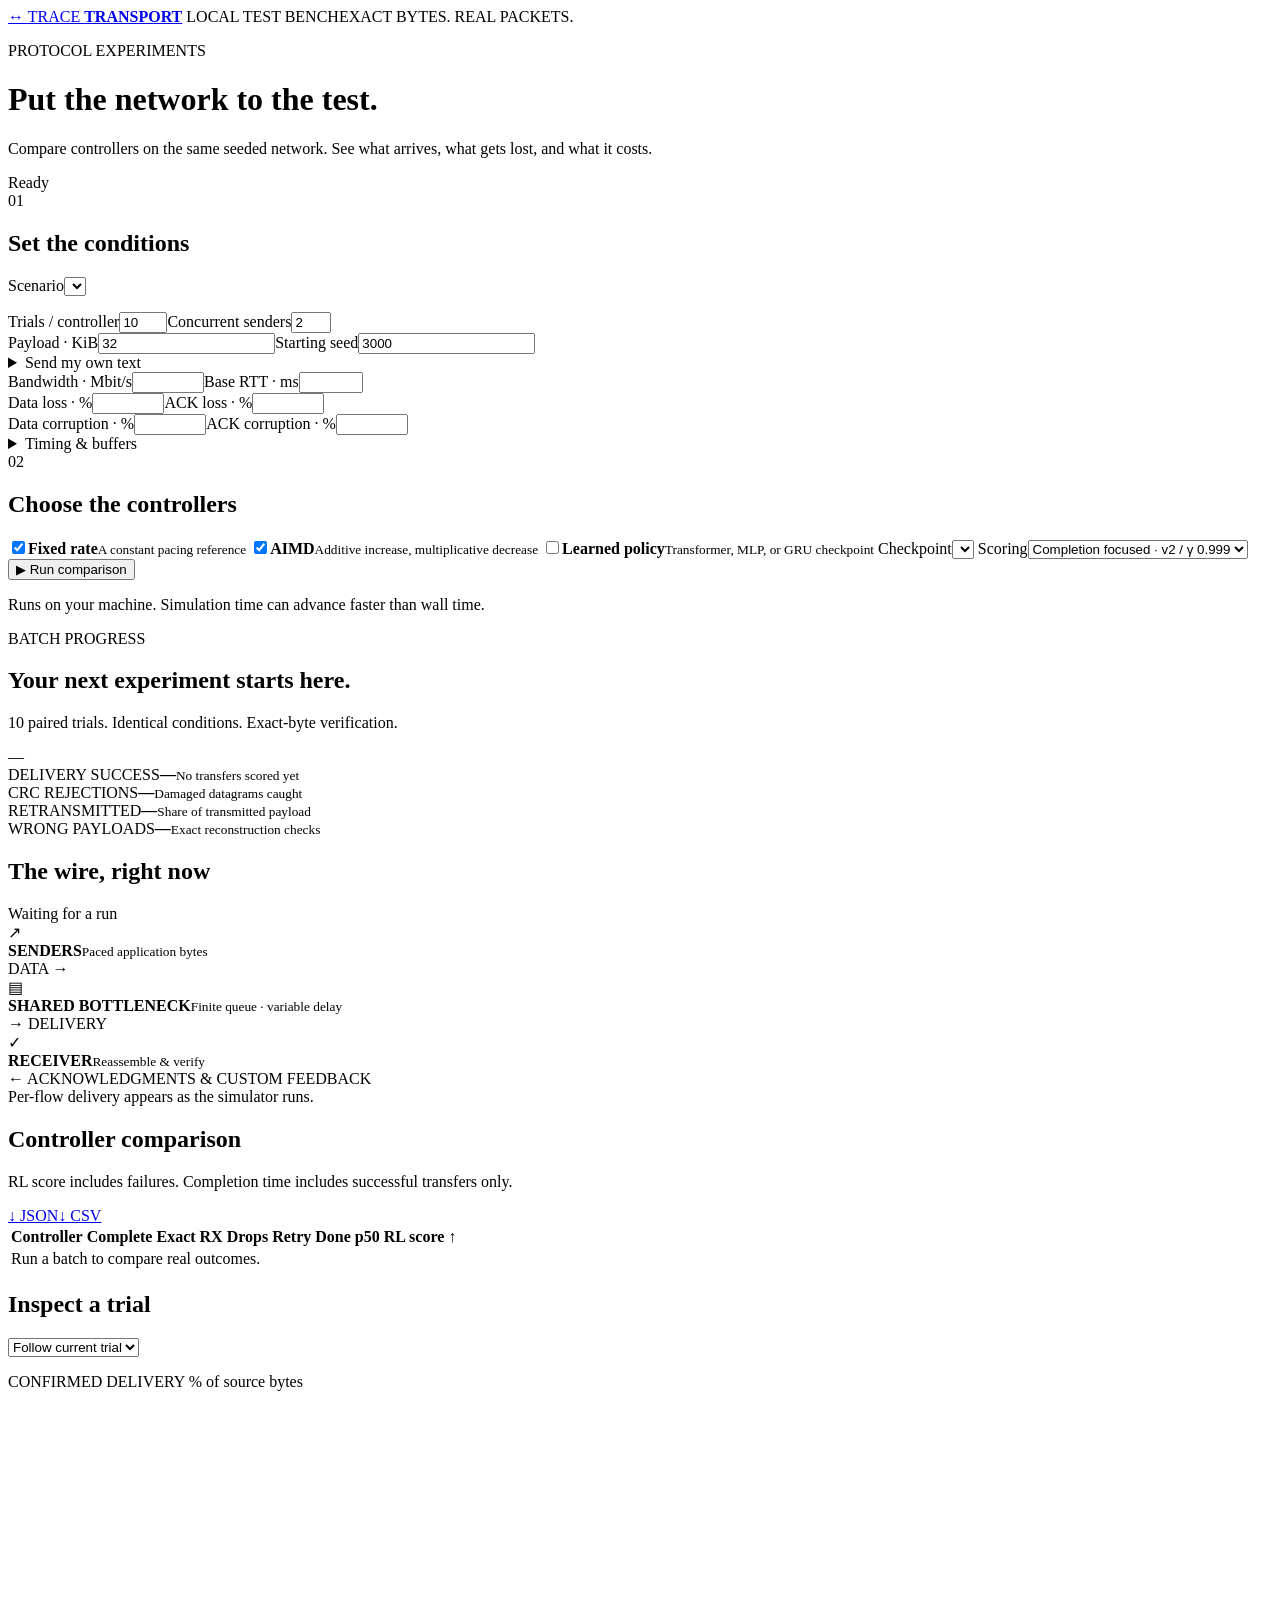
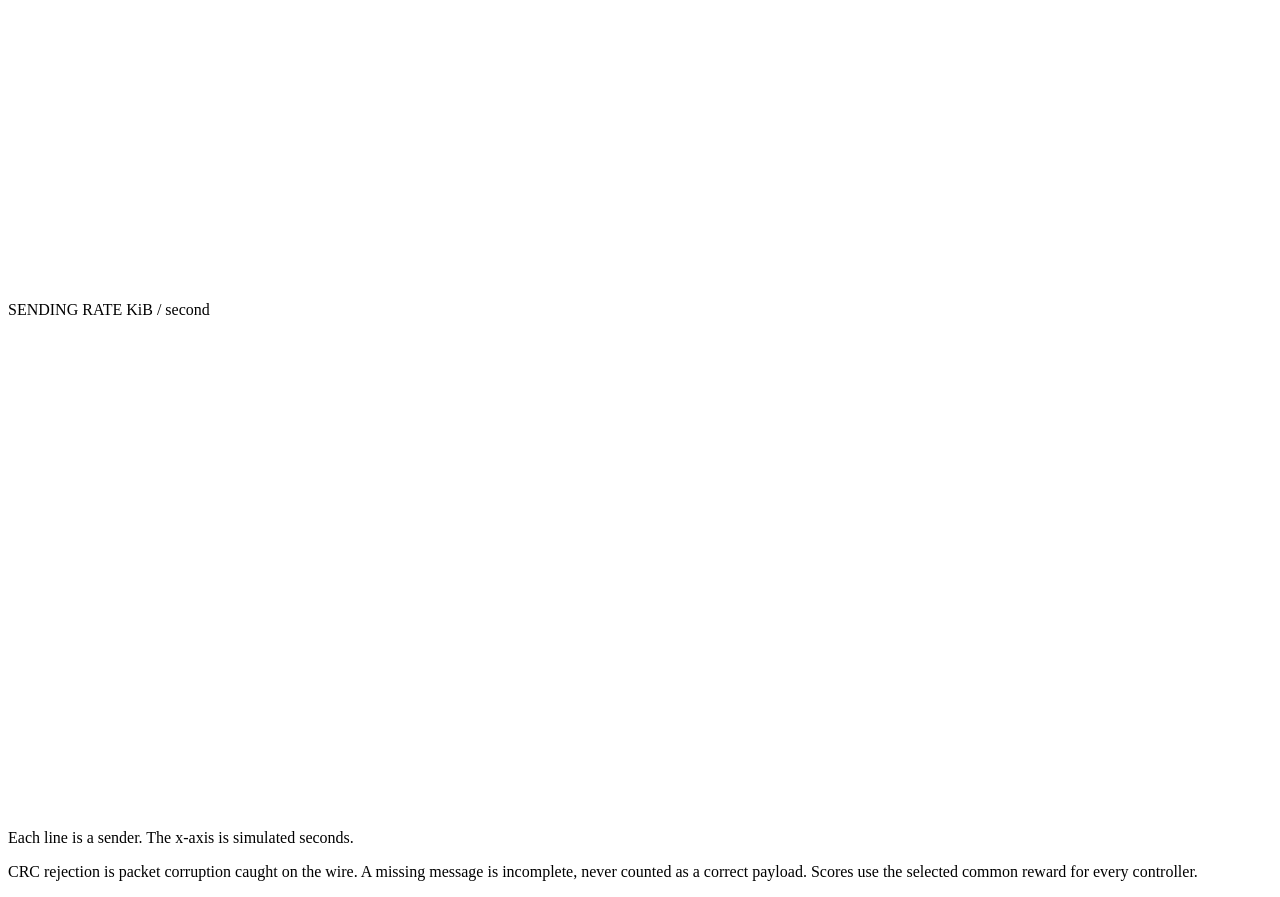
==== src/trace_transport/web/index.html @ 1600688e "Adding stuff" ====
<!doctype html>
<html lang="en">
<head>
  <meta charset="utf-8"><meta name="viewport" content="width=device-width, initial-scale=1">
  <title>Trace Transport · Test bench</title>
  <link rel="stylesheet" href="/style.css"><script src="/app.js" defer></script>
</head>
<body>
<header class="topbar"><a class="brand" href="/">↔ <span>TRACE <b>TRANSPORT</b></span></a><span class="local"><i></i> LOCAL TEST BENCH</span><span class="version">EXACT BYTES. REAL PACKETS.</span></header>
<main>
  <div class="heading"><div><p class="eyebrow">PROTOCOL EXPERIMENTS</p><h1>Put the network to the test.</h1><p class="subtitle">Compare controllers on the same seeded network. See what arrives, what gets lost, and what it costs.</p></div><span id="status" class="status">Ready</span></div>
  <div id="error" role="alert" class="error" hidden></div>
  <div class="workspace">
    <aside class="panel controls">
      <form id="setup">
        <div class="section-title"><span class="step">01</span><h2>Set the conditions</h2></div>
        <label>Scenario<select id="scenario"></select></label><p id="scenario-description" class="hint"></p>
        <div class="fields"><label>Trials / controller<input id="trials" type="number" value="10" min="1" max="50" required></label><label>Concurrent senders<input id="flows" type="number" value="2" min="1" max="8" required></label></div>
        <div class="fields"><label>Payload · KiB<input id="payload" type="number" value="32" min="0.001" max="2048" step="any" required></label><label>Starting seed<input id="seed" type="number" value="3000" min="0" step="1" required></label></div>
        <details><summary>Send my own text</summary><label class="check"><input id="use-text" type="checkbox"> Use inline UTF-8 text</label><textarea id="text" rows="3" placeholder="Hello, こんにちは 🌐"></textarea><p class="hint">Whitespace and Unicode are preserved exactly. Empty text is valid.</p></details>
        <div class="divider"></div>
        <div class="fields"><label>Bandwidth · Mbit/s<input id="bandwidth" type="number" min="0.1" max="100" step="0.1" required></label><label>Base RTT · ms<input id="rtt" type="number" min="0" max="2000" step="1" required></label></div>
        <div class="fields"><label>Data loss · %<input id="loss" type="number" min="0" max="100" step="0.5" required></label><label>ACK loss · %<input id="ack-loss" type="number" min="0" max="100" step="0.5" required></label></div>
        <div class="fields"><label>Data corruption · %<input id="corruption" type="number" min="0" max="100" step="0.5" required></label><label>ACK corruption · %<input id="ack-corruption" type="number" min="0" max="100" step="0.5" required></label></div>
        <details><summary>Timing &amp; buffers</summary><div class="fields"><label>Jitter · ms<input id="jitter" type="number" min="0" max="1000" step="1"></label><label>Queue · KiB<input id="queue" type="number" min="1" max="1024" step="1"></label></div><label>Deadline · simulated seconds<input id="deadline" type="number" min="0.1" max="60" step="0.1"></label><p class="hint">Changing and stress presets retain their scheduled capacity changes and outages.</p></details>
        <div class="divider"></div>
        <div class="section-title"><span class="step">02</span><h2>Choose the controllers</h2></div>
        <label class="policy check"><input id="fixed" type="checkbox" checked><span><b>Fixed rate</b><small>A constant pacing reference</small></span><span class="dot blue"></span></label>
        <label class="policy check"><input id="aimd" type="checkbox" checked><span><b>AIMD</b><small>Additive increase, multiplicative decrease</small></span><span class="dot amber"></span></label>
        <label class="policy check"><input id="learned" type="checkbox"><span><b>Learned policy</b><small id="learned-hint">Transformer, MLP, or GRU checkpoint</small></span><span class="dot teal"></span></label>
        <label>Checkpoint<select id="checkpoint"></select></label>
        <label>Scoring<select id="reward"><option value="completion">Completion focused · v2 / γ 0.999</option><option value="legacy">Legacy · v1 / γ 0.99</option></select></label>
        <button type="submit" id="run" class="primary">▶ Run comparison</button><button type="button" id="stop" class="secondary" hidden>Stop batch</button>
        <p class="hint footnote">Runs on your machine. Simulation time can advance faster than wall time.</p>
      </form>
    </aside>
    <section class="results" aria-live="polite">
      <div class="panel batch-head"><div><p class="eyebrow">BATCH PROGRESS</p><h2 id="batch-title">Your next experiment starts here.</h2><p id="batch-detail" class="muted">10 paired trials. Identical conditions. Exact-byte verification.</p></div><span id="elapsed" class="mono">—</span><div class="progress-track"><div id="batch-progress"></div></div></div>
      <div class="metrics"><div class="panel metric"><span>DELIVERY SUCCESS</span><strong id="completion">—</strong><small id="completion-detail">No transfers scored yet</small></div><div class="panel metric"><span>CRC REJECTIONS</span><strong id="crc">—</strong><small>Damaged datagrams caught</small></div><div class="panel metric"><span>RETRANSMITTED</span><strong id="retry">—</strong><small>Share of transmitted payload</small></div><div class="panel metric"><span>WRONG PAYLOADS</span><strong id="wrong">—</strong><small>Exact reconstruction checks</small></div></div>
      <div class="panel network-panel"><div class="panel-title"><h2>The wire, right now</h2><span id="current-run" class="muted mono">Waiting for a run</span></div>
        <div class="network"><div class="endpoint"><div class="node">↗</div><b id="senders-title">SENDERS</b><small id="senders-info">Paced application bytes</small></div><div class="wire"><span>DATA →</span><i></i></div><div class="endpoint bottleneck"><div class="node">▤</div><b>SHARED BOTTLENECK</b><small id="drops-info">Finite queue · variable delay</small></div><div class="wire"><span>→ DELIVERY</span><i></i></div><div class="endpoint"><div class="node">✓</div><b>RECEIVER</b><small id="received-info">Reassemble &amp; verify</small></div></div>
        <div class="ack-line">← ACKNOWLEDGMENTS &amp; CUSTOM FEEDBACK</div><div id="flow-bars" class="flow-bars"><div class="empty-inline">Per-flow delivery appears as the simulator runs.</div></div>
      </div>
      <div class="panel comparison"><div class="panel-title"><div><h2>Controller comparison</h2><p class="hint">RL score includes failures. Completion time includes successful transfers only.</p></div><div class="downloads"><a id="download-json" class="download disabled" href="#" download>↓ JSON</a><a id="download-csv" class="download disabled" href="#" download>↓ CSV</a></div></div>
        <div class="table-scroll"><table><thead><tr><th>Controller</th><th>Complete</th><th>Exact RX</th><th>Drops</th><th>Retry</th><th>Done p50</th><th>RL score ↑</th></tr></thead><tbody id="comparison"><tr><td colspan="7" class="empty">Run a batch to compare real outcomes.</td></tr></tbody></table></div>
      </div>
      <div class="panel traces"><div class="panel-title"><h2>Inspect a trial</h2><select id="trace"><option value="live">Follow current trial</option></select></div><div class="charts"><div><p class="chart-label">CONFIRMED DELIVERY <span>% of source bytes</span></p><svg id="delivery-chart" viewBox="0 0 480 180" role="img" aria-label="Acknowledged delivery over simulated time"></svg></div><div><p class="chart-label">SENDING RATE <span>KiB / second</span></p><svg id="rate-chart" viewBox="0 0 480 180" role="img" aria-label="Sender pacing rates over simulated time"></svg></div></div><p id="trace-caption" class="hint">Each line is a sender. The x-axis is simulated seconds.</p></div>
      <p class="bottom-note">CRC rejection is packet corruption caught on the wire. A missing message is incomplete, never counted as a correct payload. <span id="scoring-note">Scores use the selected common reward for every controller.</span></p>
    </section>
  </div>
</main>
</body>
</html>
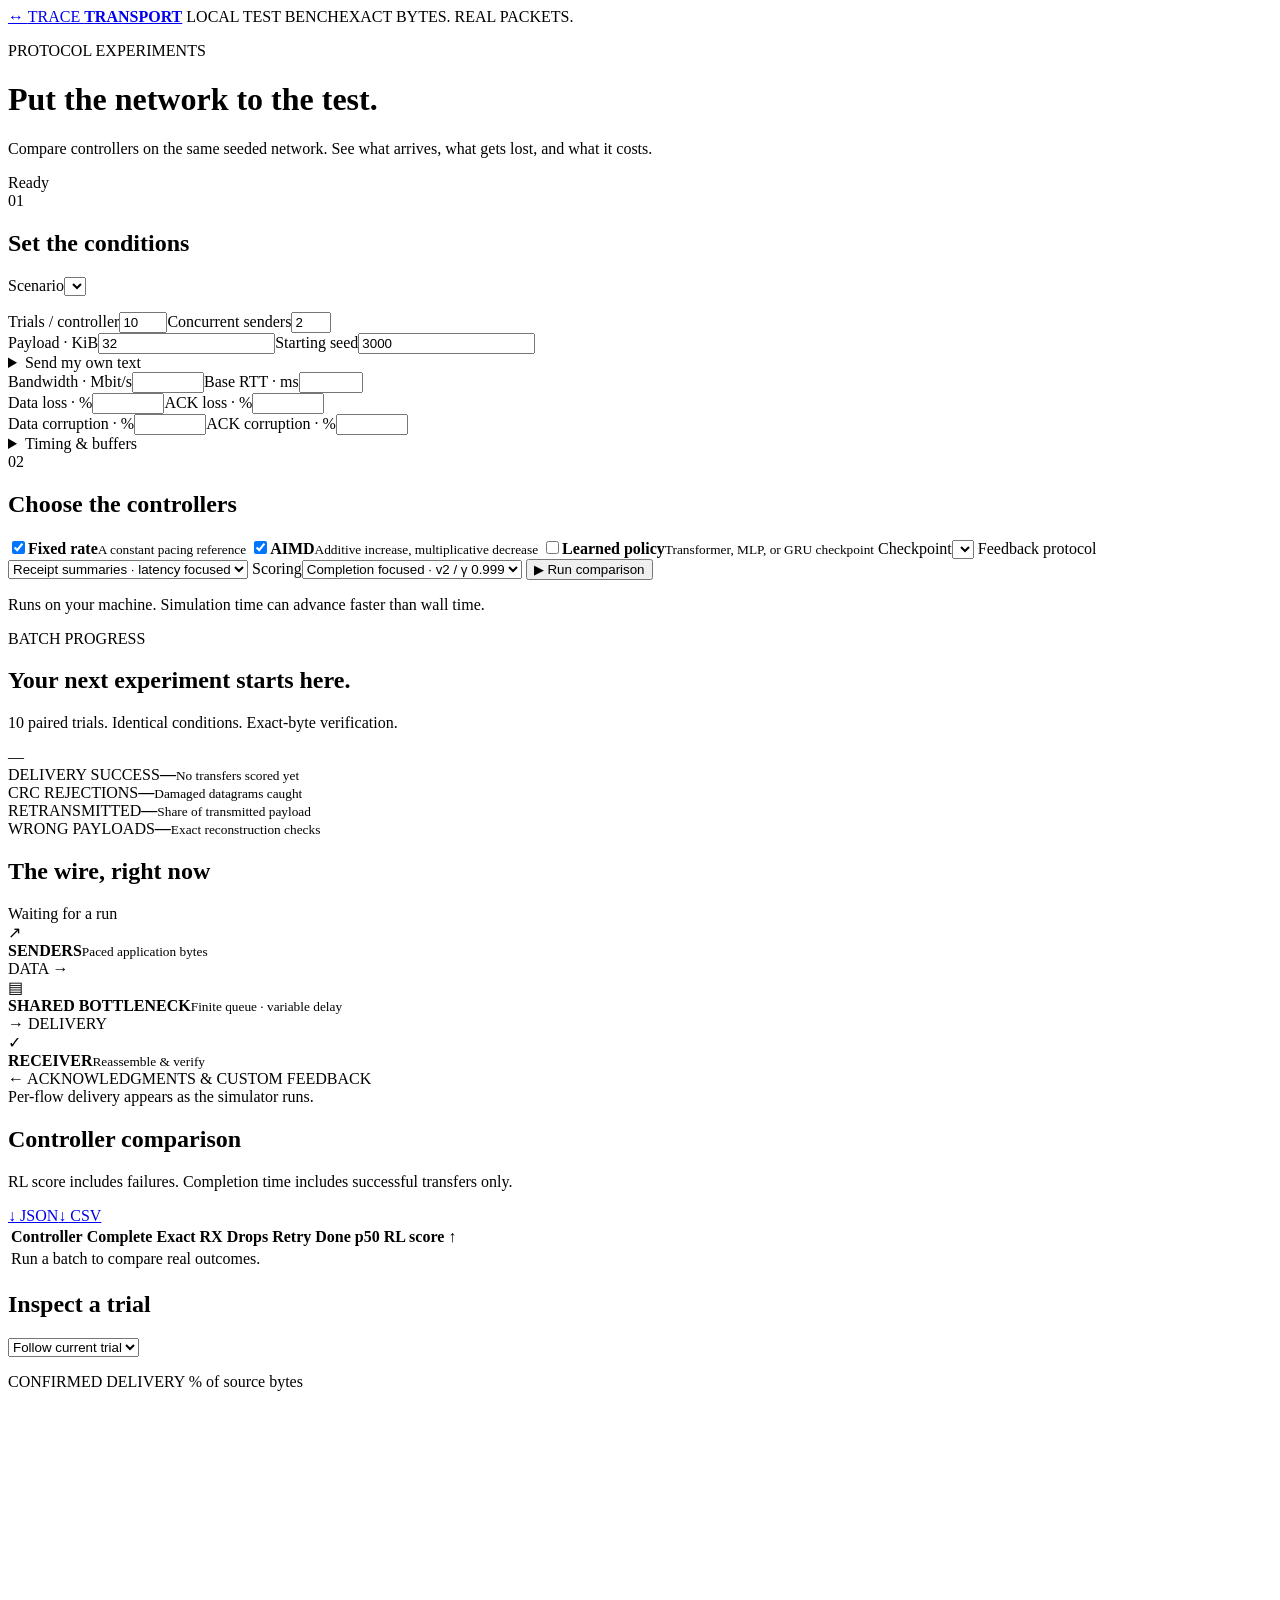
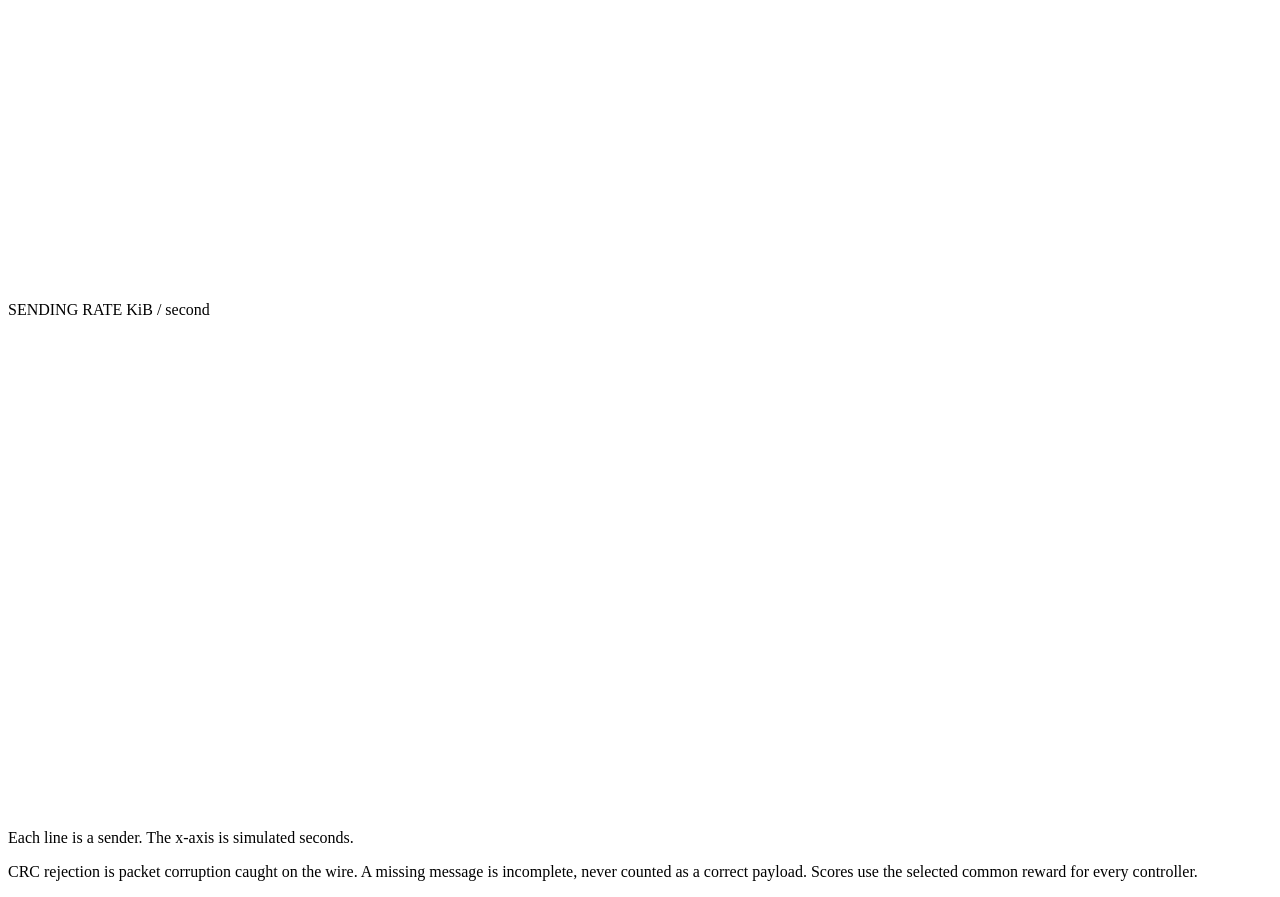
==== commit 1ba0896e: "feat: budget feedback timing and benchmark wider learned control" ====
--- a/src/trace_transport/web/index.html
+++ b/src/trace_transport/web/index.html
@@ -29,6 +29,7 @@
         <label class="policy check"><input id="aimd" type="checkbox" checked><span><b>AIMD</b><small>Additive increase, multiplicative decrease</small></span><span class="dot amber"></span></label>
         <label class="policy check"><input id="learned" type="checkbox"><span><b>Learned policy</b><small id="learned-hint">Transformer, MLP, or GRU checkpoint</small></span><span class="dot teal"></span></label>
         <label>Checkpoint<select id="checkpoint"></select></label>
+        <label>Feedback protocol<select id="feedback-profile"><option value="budgeted">Receipt summaries · latency focused</option><option value="sparse">Receipt summaries · fewer ACKs</option><option value="legacy">Legacy per-packet ACKs</option></select></label>
         <label>Scoring<select id="reward"><option value="completion">Completion focused · v2 / γ 0.999</option><option value="legacy">Legacy · v1 / γ 0.99</option></select></label>
         <button type="submit" id="run" class="primary">▶ Run comparison</button><button type="button" id="stop" class="secondary" hidden>Stop batch</button>
         <p class="hint footnote">Runs on your machine. Simulation time can advance faster than wall time.</p>
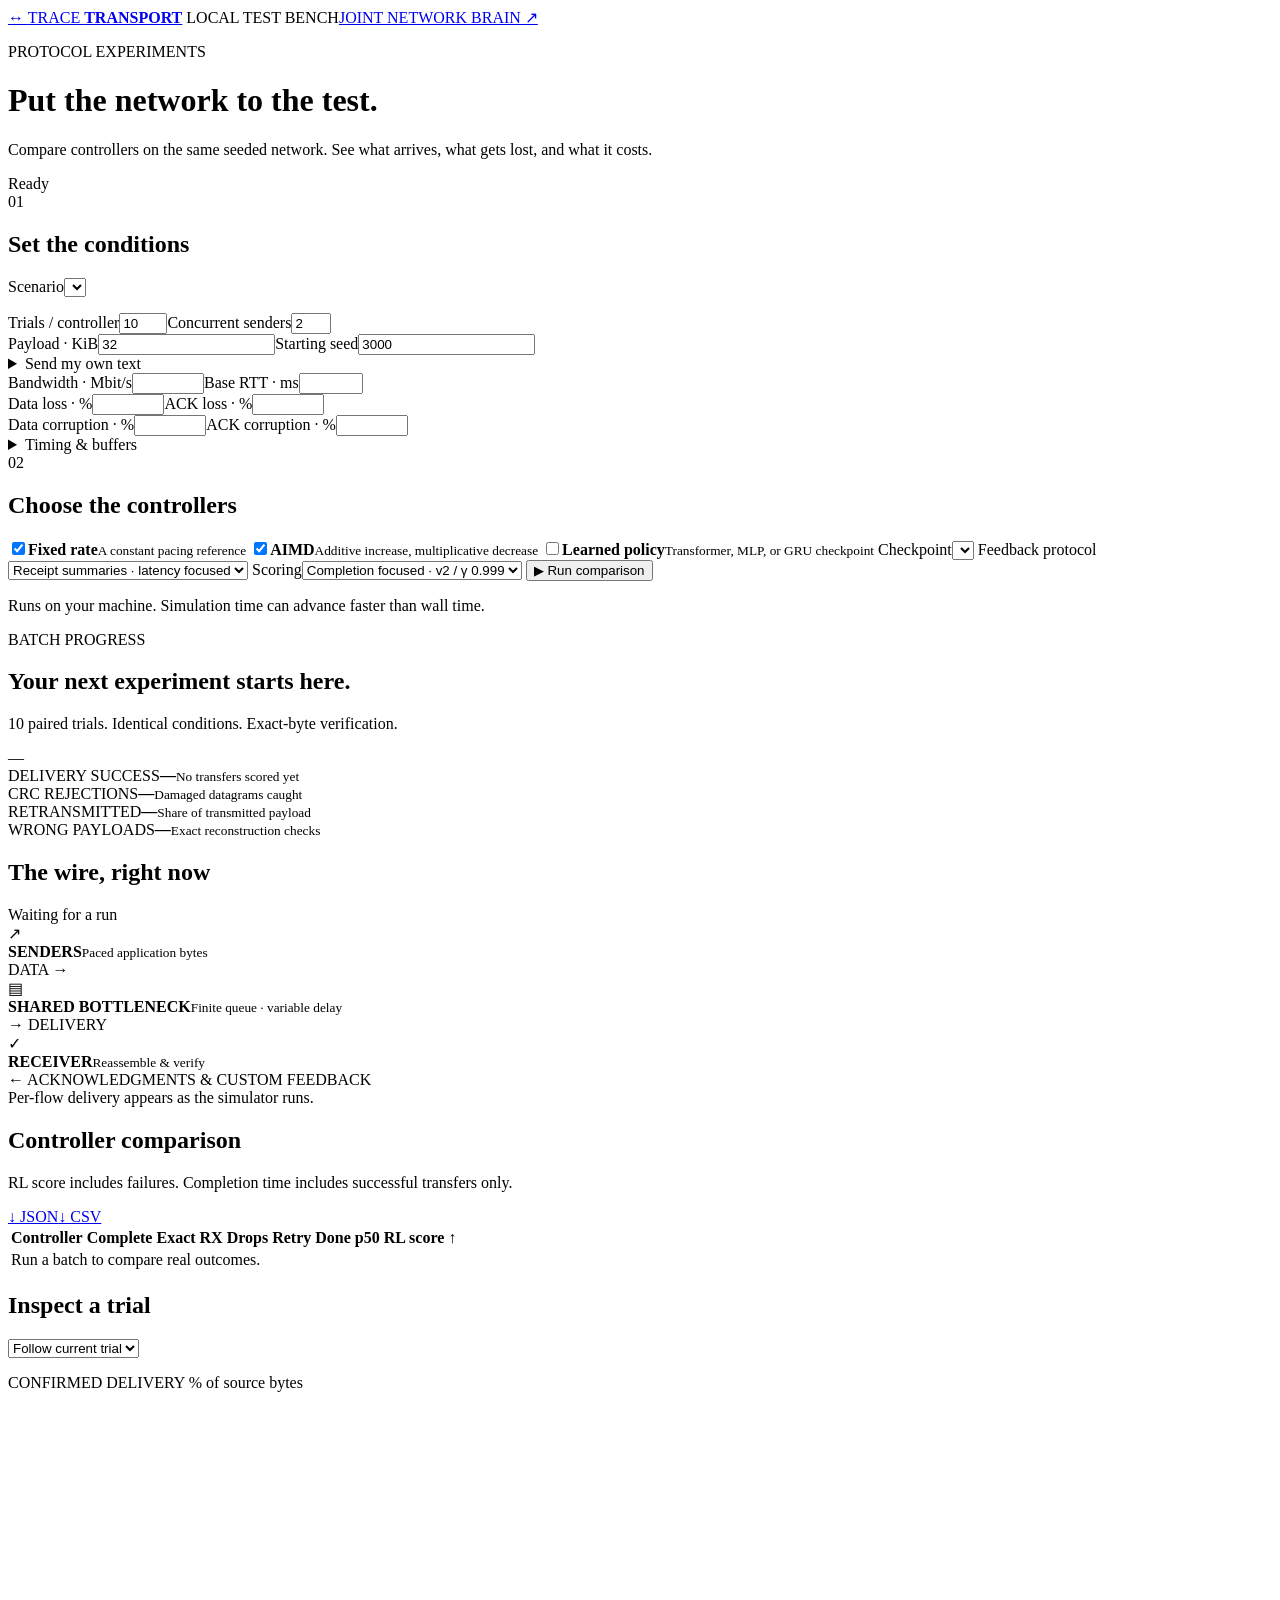
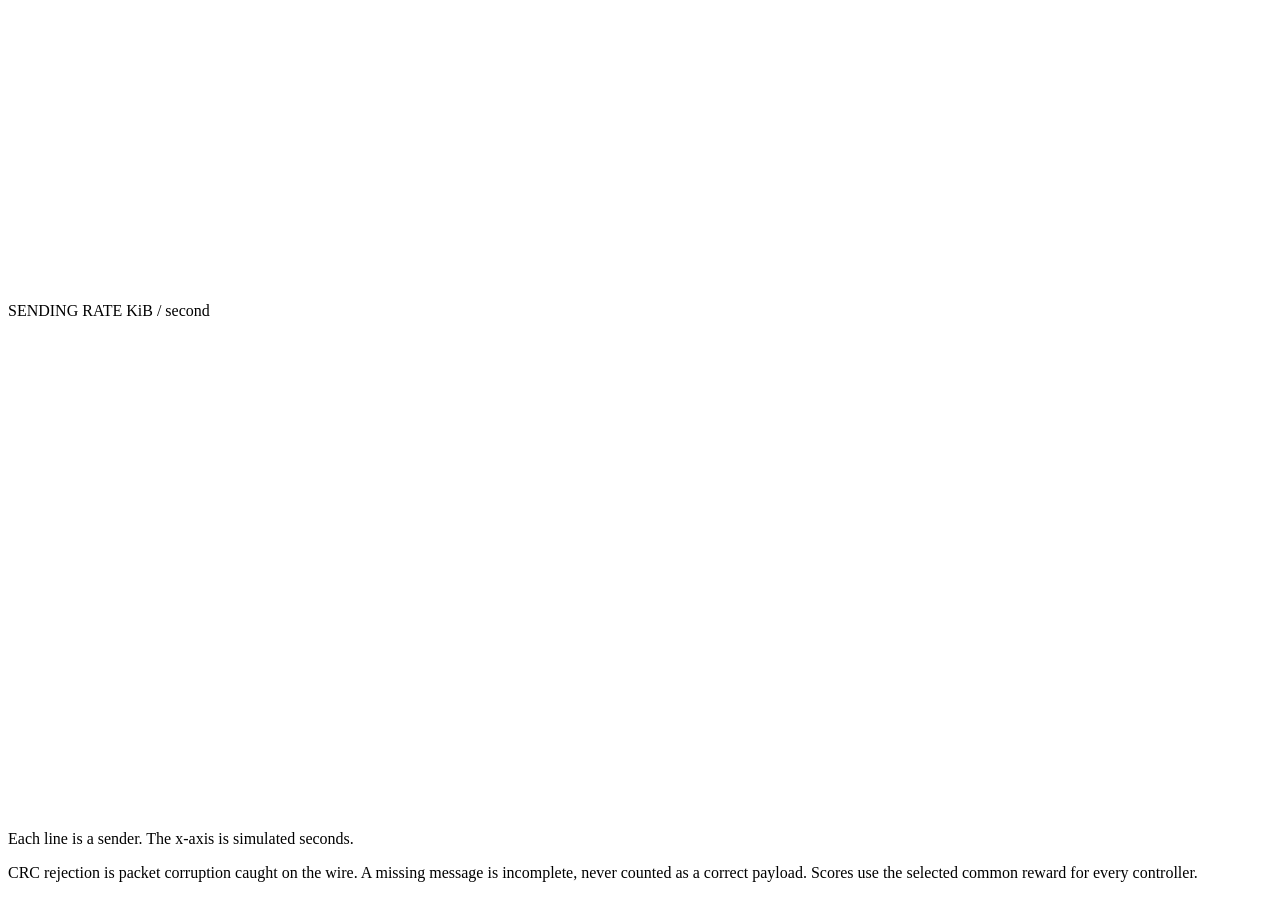
==== commit ab13b345: "feat: jointly train persistent sender and receiver network policies" ====
--- a/src/trace_transport/web/index.html
+++ b/src/trace_transport/web/index.html
@@ -6,7 +6,7 @@
   <link rel="stylesheet" href="/style.css"><script src="/app.js" defer></script>
 </head>
 <body>
-<header class="topbar"><a class="brand" href="/">↔ <span>TRACE <b>TRANSPORT</b></span></a><span class="local"><i></i> LOCAL TEST BENCH</span><span class="version">EXACT BYTES. REAL PACKETS.</span></header>
+<header class="topbar"><a class="brand" href="/">↔ <span>TRACE <b>TRANSPORT</b></span></a><span class="local"><i></i> LOCAL TEST BENCH</span><a href="/joint" class="version">JOINT NETWORK BRAIN ↗</a></header>
 <main>
   <div class="heading"><div><p class="eyebrow">PROTOCOL EXPERIMENTS</p><h1>Put the network to the test.</h1><p class="subtitle">Compare controllers on the same seeded network. See what arrives, what gets lost, and what it costs.</p></div><span id="status" class="status">Ready</span></div>
   <div id="error" role="alert" class="error" hidden></div>
